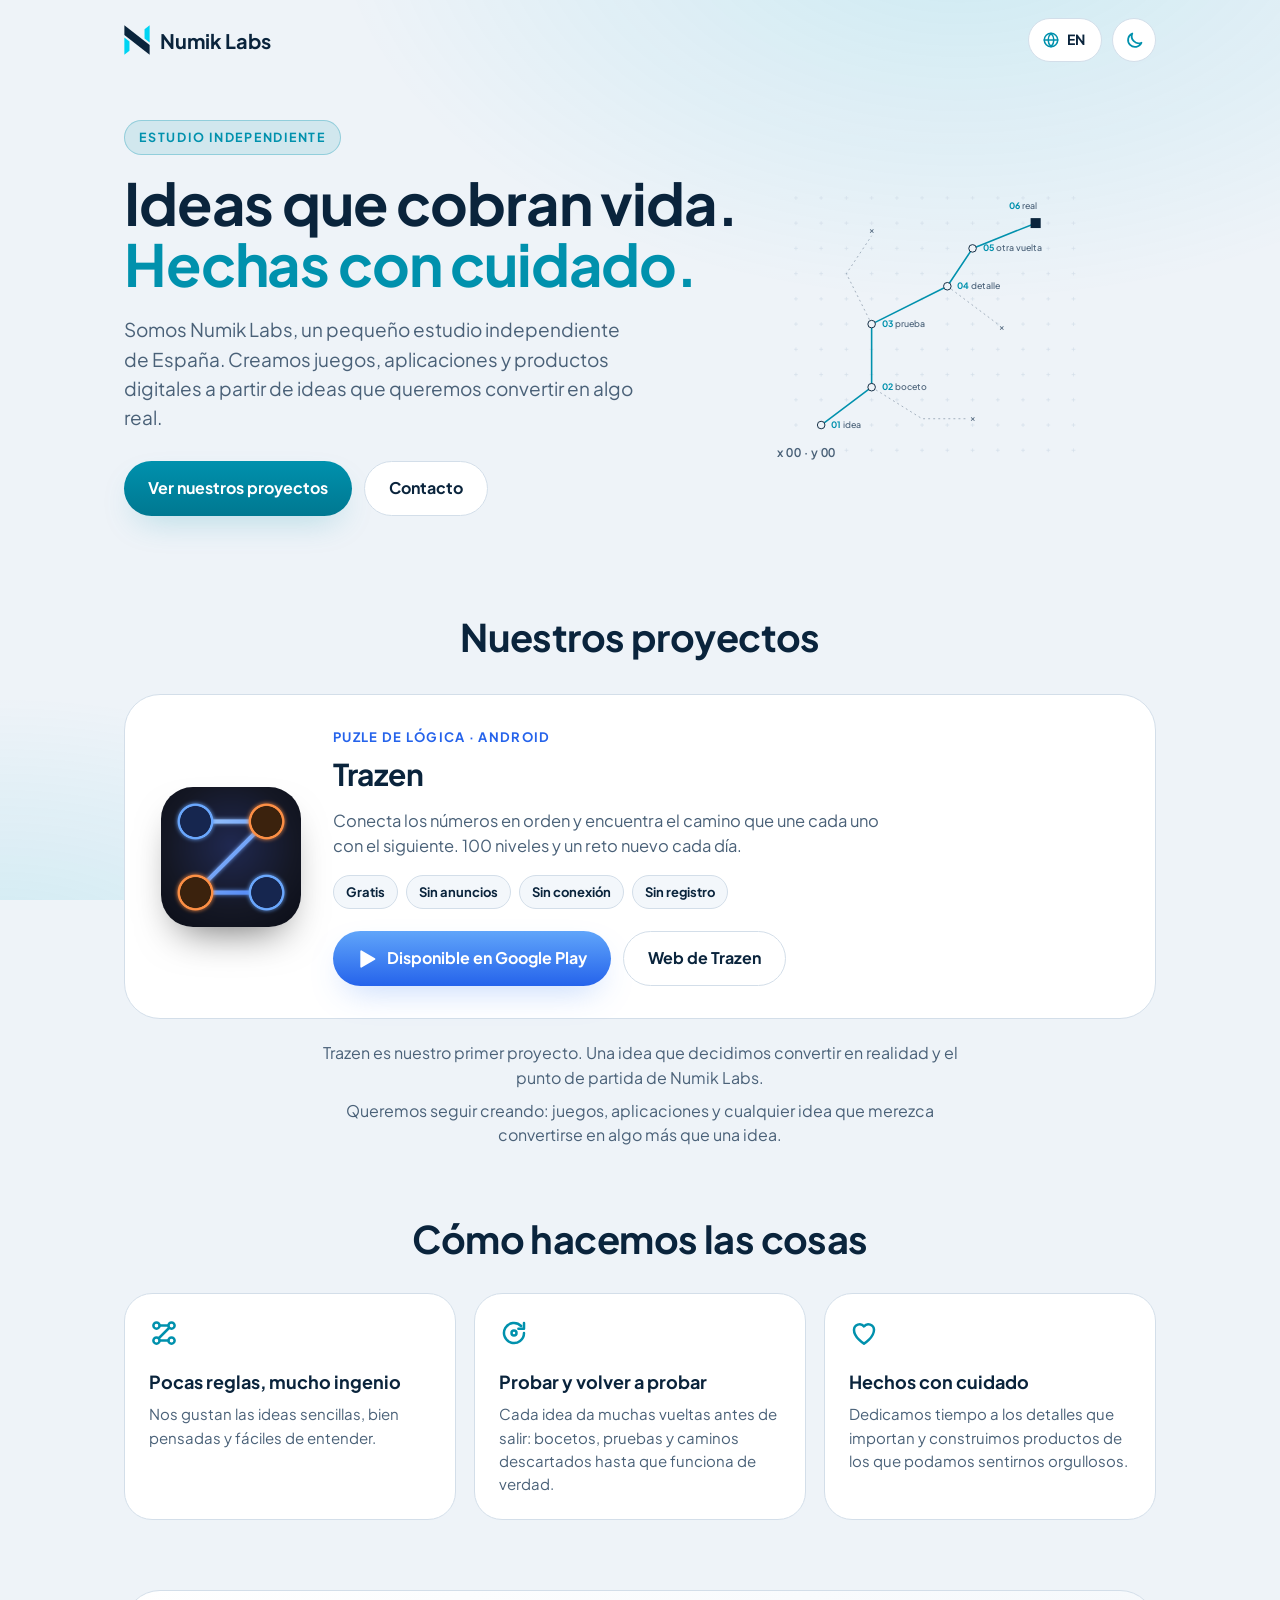
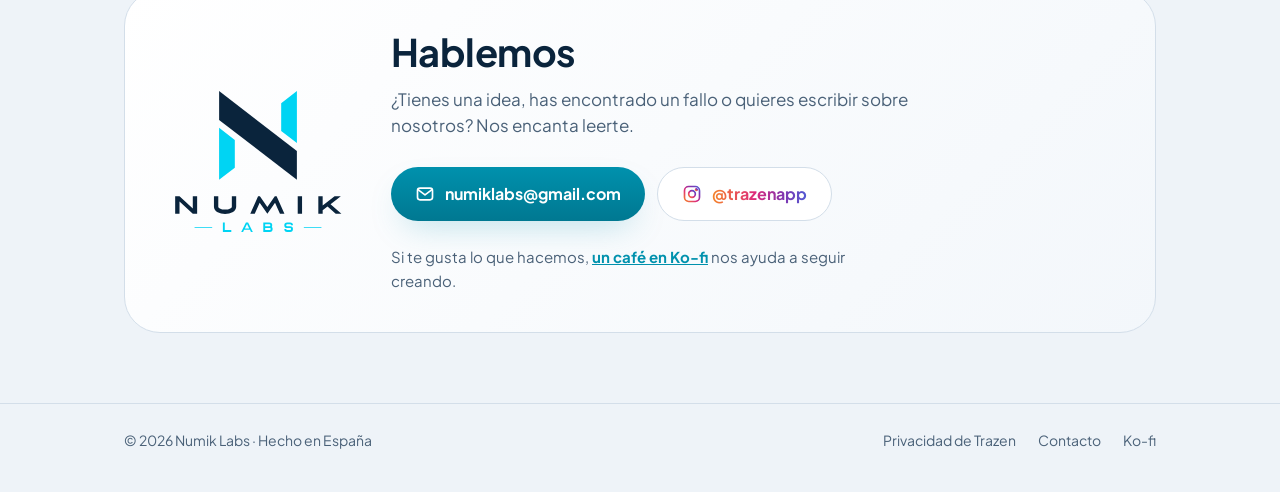
==== index.html @ e6881551 "Retoques: cabecera con la N y «Numik Labs», logo en Hablemos, Instagram con sus colores, titular sin" ====
<!doctype html>
<html lang="es">
<head>
<meta charset="utf-8">
<meta name="viewport" content="width=device-width, initial-scale=1">
<title>Numik Labs — ideas que cobran vida</title>
<meta name="description" content="Numik Labs es un pequeño estudio independiente de España. Creamos juegos, aplicaciones y productos digitales, como Trazen.">
<meta name="theme-color" content="#071a2b">
<script>
  // Tema: el del sistema; si alguien lo cambia con el botón, su elección se guarda y manda. Va antes del CSS.
  (function () {
    var t = null;
    try { t = localStorage.getItem('numik-web-tema'); } catch (e) {}
    if (t !== 'light' && t !== 'dark') t = matchMedia('(prefers-color-scheme: light)').matches ? 'light' : 'dark';
    document.documentElement.setAttribute('data-theme', t);
    document.querySelector('meta[name="theme-color"]').setAttribute('content', t === 'light' ? '#eef3f8' : '#071a2b');
  })();
</script>
<link rel="canonical" href="https://numiklabs.github.io/">
<meta property="og:type" content="website">
<meta property="og:title" content="Numik Labs — ideas que cobran vida">
<meta property="og:description" content="Un pequeño estudio independiente de España. Juegos, aplicaciones y productos digitales hechos con cuidado.">
<meta property="og:image" content="https://numiklabs.github.io/img/og-numik-labs.jpg">
<meta property="og:image:width" content="1200">
<meta property="og:image:height" content="630">
<meta property="og:image:alt" content="Logo de Numik Labs">
<meta name="twitter:card" content="summary_large_image">
<link rel="alternate" hreflang="es" href="https://numiklabs.github.io/">
<link rel="alternate" hreflang="en" href="https://numiklabs.github.io/en/">
<link rel="alternate" hreflang="x-default" href="https://numiklabs.github.io/">
<link rel="icon" href="img/favicon.svg" type="image/svg+xml">
<link rel="icon" href="img/favicon-32.png" sizes="32x32" type="image/png">
<link rel="apple-touch-icon" href="img/apple-touch-icon.png">
<link rel="stylesheet" href="estilo.css">
</head>
<body>
<div class="wrap">
  <header class="top">
    <a class="marca" href="./" aria-label="Numik Labs, inicio">
      <img class="tema-oscuro" src="img/numik-labs-mark-dark.svg" alt="" width="295" height="334">
      <img class="tema-claro" src="img/numik-labs-mark-light.svg" alt="" width="295" height="334">
      <span>Numik Labs</span>
    </a>
    <div class="acciones-top">
      <a class="btn-idioma" href="en/" hreflang="en" lang="en" aria-label="Read in English">
        <svg viewBox="0 0 24 24" aria-hidden="true"><use href="#i-globo"/></svg>EN
      </a>
      <button class="btn-tema" id="btnTema" type="button" aria-label="Cambiar a tema claro" data-claro="Cambiar a tema claro" data-oscuro="Cambiar a tema oscuro">
        <svg class="sol" viewBox="0 0 24 24" aria-hidden="true"><use href="#i-sol"/></svg>
        <svg class="luna" viewBox="0 0 24 24" aria-hidden="true"><use href="#i-luna"/></svg>
      </button>
    </div>
  </header>

  <main>
    <div class="hero">
      <div>
        <span class="etiqueta">Estudio independiente</span>
        <h1><span class="linea">Ideas que cobran vida.</span> <em>Hechas con cuidado.</em></h1>
        <p class="sub">Somos Numik Labs, un pequeño estudio independiente de España. Creamos juegos, aplicaciones y productos digitales a partir de ideas que queremos convertir en algo real.</p>
        <div class="botones">
          <a class="btn btn-primario" href="#juegos">Ver nuestros proyectos</a>
          <a class="btn btn-secundario" href="#contacto">Contacto</a>
        </div>
      </div>
      <figure class="escena" aria-hidden="true">
        <svg class="trazado" id="trazado" viewBox="0 0 480 440">
          <g class="reticula" id="reticula"></g>
          <path class="descarte" d="M150 330 L230 380 L300 380"/>
          <path class="descarte" d="M150 230 L110 150 L150 90"/>
          <path class="descarte" d="M270 170 L350 230"/>
          <text class="eti" x="306" y="384">×</text><text class="eti" x="146" y="86">×</text><text class="eti" x="352" y="240">×</text>
          <path class="camino" id="camino" d="M70 390 L150 330 L150 230 L270 170 L310 110 L410 70"/>
          <g class="nodo" style="animation-delay:.3s"><circle cx="70" cy="390" r="6"/><text x="86" y="394"><tspan class="num">01</tspan> idea</text></g>
          <g class="nodo" style="animation-delay:.75s"><circle cx="150" cy="330" r="6"/><text x="166" y="334"><tspan class="num">02</tspan> boceto</text></g>
          <g class="nodo" style="animation-delay:1.1s"><circle cx="150" cy="230" r="6"/><text x="166" y="234"><tspan class="num">03</tspan> prueba</text></g>
          <g class="nodo" style="animation-delay:1.55s"><circle cx="270" cy="170" r="6"/><text x="286" y="174"><tspan class="num">04</tspan> detalle</text></g>
          <g class="nodo" style="animation-delay:1.85s"><circle cx="310" cy="110" r="6"/><text x="326" y="114"><tspan class="num">05</tspan> otra vuelta</text></g>
          <g class="nodo real" style="animation-delay:2.3s"><rect x="402" y="62" width="16" height="16"/><text x="368" y="48"><tspan class="num">06</tspan> real</text></g>
        </svg>
        <span class="lectura" id="lectura">x 00 · y 00</span>
      </figure>
    </div>

    <section id="juegos">
      <h2>Nuestros proyectos</h2>
      <article class="juego">
        <img class="juego-icono" src="img/trazen-icono.png" alt="Icono de Trazen" width="256" height="256">
        <div class="juego-txt">
          <p class="juego-tipo">Puzle de lógica · Android</p>
          <h3>Trazen</h3>
          <p>Conecta los números en orden y encuentra el camino que une cada uno con el siguiente. 100 niveles y un reto nuevo cada día.</p>
          <ul class="pildoras">
            <li>Gratis</li><li>Sin anuncios</li><li>Sin conexión</li><li>Sin registro</li>
          </ul>
          <div class="botones">
            <a class="btn btn-trazen" href="https://play.google.com/store/apps/details?id=com.trazen.app&amp;referrer=utm_source%3Dnumiklabs%26utm_campaign%3Dweb_estudio" target="_blank" rel="noopener">
              <svg viewBox="0 0 24 24" aria-hidden="true"><use href="#i-play"/></svg>Disponible en Google Play
            </a>
            <a class="btn btn-secundario" href="https://fernandomguez.github.io/Trazen-juego/" target="_blank" rel="noopener">Web de Trazen</a>
          </div>
        </div>
      </article>
      <p class="siguiente">Trazen es nuestro primer proyecto. Una idea que decidimos convertir en realidad y el punto de partida de Numik Labs.</p>
      <p class="siguiente">Queremos seguir creando: juegos, aplicaciones y cualquier idea que merezca convertirse en algo más que una idea.</p>
    </section>

    <section id="estudio">
      <h2>Cómo hacemos las cosas</h2>
      <div class="rejilla">
        <div class="valor"><svg aria-hidden="true"><use href="#i-pieza"/></svg><h3>Pocas reglas, mucho ingenio</h3><p>Nos gustan las ideas sencillas, bien pensadas y fáciles de entender.</p></div>
        <div class="valor"><svg aria-hidden="true"><use href="#i-vuelta"/></svg><h3>Probar y volver a probar</h3><p>Cada idea da muchas vueltas antes de salir: bocetos, pruebas y caminos descartados hasta que funciona de verdad.</p></div>
        <div class="valor"><svg aria-hidden="true"><use href="#i-mano"/></svg><h3>Hechos con cuidado</h3><p>Dedicamos tiempo a los detalles que importan y construimos productos de los que podamos sentirnos orgullosos.</p></div>
      </div>
    </section>

    <section id="contacto">
      <div class="contacto">
        <div class="contacto-logo" aria-hidden="true">
          <img class="tema-oscuro" src="img/numik-labs-logo-dark.svg" alt="" width="627" height="526">
          <img class="tema-claro" src="img/numik-labs-logo-light.svg" alt="" width="627" height="526">
        </div>
        <div class="contacto-cuerpo">
        <h2>Hablemos</h2>
        <p>¿Tienes una idea, has encontrado un fallo o quieres escribir sobre nosotros? Nos encanta leerte.</p>
        <div class="botones">
          <a class="btn btn-primario" href="mailto:numiklabs@gmail.com"><svg viewBox="0 0 24 24" aria-hidden="true"><use href="#i-correo"/></svg>numiklabs@gmail.com</a>
          <a class="btn btn-secundario btn-insta" href="https://www.instagram.com/trazenapp/" target="_blank" rel="noopener"><svg viewBox="0 0 24 24" aria-hidden="true"><use href="#i-insta"/></svg><span>@trazenapp</span></a>
        </div>
        <p class="apoyo">Si te gusta lo que hacemos, <a href="https://ko-fi.com/numiklabs/" target="_blank" rel="noopener">un café en Ko-fi</a> nos ayuda a seguir creando.</p>
        </div>
      </div>
    </section>
  </main>
</div>

<footer>
  <div class="wrap">
    <span>© 2026 Numik Labs · Hecho en España</span>
    <nav>
      <a href="https://fernandomguez.github.io/Trazen-juego/privacidad.html">Privacidad de Trazen</a>
      <a href="mailto:numiklabs@gmail.com">Contacto</a>
      <a href="https://ko-fi.com/numiklabs/" target="_blank" rel="noopener">Ko-fi</a>
    </nav>
  </div>
</footer>

<svg width="0" height="0" style="position:absolute" aria-hidden="true">
  <symbol id="i-globo" viewBox="0 0 24 24"><circle cx="12" cy="12" r="9"/><path d="M3 12h18M12 3c2.5 2.6 3.8 5.6 3.8 9s-1.3 6.4-3.8 9c-2.5-2.6-3.8-5.6-3.8-9S9.5 5.6 12 3z"/></symbol>
  <symbol id="i-sol" viewBox="0 0 24 24"><circle cx="12" cy="12" r="4"/><path d="M12 2v3M12 19v3M2 12h3M19 12h3M4.9 4.9l2.1 2.1M17 17l2.1 2.1M4.9 19.1 7 17M17 7l2.1-2.1"/></symbol>
  <symbol id="i-luna" viewBox="0 0 24 24"><path d="M20 14.5A8 8 0 0 1 9.5 4a8 8 0 1 0 10.5 10.5z"/></symbol>
  <symbol id="i-play" viewBox="0 0 24 24"><path fill="currentColor" stroke="none" d="M4 2.6v18.8a1 1 0 0 0 1.5.87l16-9.4a1 1 0 0 0 0-1.74l-16-9.4A1 1 0 0 0 4 2.6z"/></symbol>
  <symbol id="i-correo" viewBox="0 0 24 24"><rect x="3" y="5" width="18" height="14" rx="3"/><path d="m4 7 8 6 8-6"/></symbol>
  <linearGradient id="igGrad" x1="0" y1="1" x2="1" y2="0"><stop offset="0" stop-color="#f58529"/><stop offset=".4" stop-color="#dd2a7b"/><stop offset=".72" stop-color="#8134af"/><stop offset="1" stop-color="#515bd4"/></linearGradient>
  <symbol id="i-insta" viewBox="0 0 24 24"><rect x="3" y="3" width="18" height="18" rx="5"/><circle cx="12" cy="12" r="4"/><circle cx="17.3" cy="6.7" r="1" fill="currentColor"/></symbol>
  <symbol id="i-pieza" viewBox="0 0 24 24"><circle cx="6" cy="6" r="2.5"/><circle cx="18" cy="6" r="2.5"/><circle cx="6" cy="18" r="2.5"/><circle cx="18" cy="18" r="2.5"/><path d="M8.5 6h7M16.2 7.8 7.8 16.2M8.5 18h7"/></symbol>
  <symbol id="i-vuelta" viewBox="0 0 24 24"><path d="M20 12a8 8 0 1 1-2.3-5.6"/><path d="M20 4v4.5h-4.5"/><circle cx="12" cy="12" r="2"/></symbol>
  <symbol id="i-mano" viewBox="0 0 24 24"><path d="M12 20.5s-8-4.9-8-11a4.5 4.5 0 0 1 8-2.8 4.5 4.5 0 0 1 8 2.8c0 6.1-8 11-8 11z"/></symbol>
</svg>
<script src="tema.js"></script>
<script src="trazado.js"></script>
</body>
</html>
---- estilo.css ----
/* Numik Labs — estilo común de la web (español e inglés). Sin dependencias: fuente auto-hospedada. */
@font-face{font-family:'Plus Jakarta Sans';font-style:normal;font-weight:300 800;font-display:swap;src:url('fonts/plus-jakarta-sans.woff2') format('woff2');}

/* Colores de la marca: marino #0a243c y cian #00d4f3 */
:root{
  color-scheme:dark;
  --bg:#071a2b; --panel:#0d2740; --panel-alt:#0a2136; --line:#1c3b58;
  --ink:#eef4fb; --ink-dim:#93a9bf;
  --cian:#00d4f3; --cian-2:#0aa8c9; --cian-ink:#04202f; --glow:rgba(0,212,243,.32);
  --halo:rgba(0,212,243,.16); --foco:#5fe6fa;
  --trazen-a:#60a5fa; --trazen-b:#2563eb; --trazen-glow:rgba(59,130,246,.45);
  --radius:28px;
}
:root[data-theme="light"]{
  color-scheme:light;
  --bg:#eef3f8; --panel:#ffffff; --panel-alt:#f3f7fb; --line:#d3dee9;
  --ink:#0a243c; --ink-dim:#4a6178;
  --cian:#0091ad; --cian-2:#007891; --cian-ink:#ffffff; --glow:rgba(0,145,173,.28);
  --halo:rgba(0,180,214,.14); --foco:#0091ad;
  --trazen-glow:rgba(59,130,246,.35);
}
*{ box-sizing:border-box; }
html{ scroll-behavior:smooth; }
body{
  margin:0; background:var(--bg); color:var(--ink);
  font-family:'Plus Jakarta Sans',system-ui,-apple-system,'Segoe UI',Roboto,sans-serif;
  line-height:1.55; -webkit-font-smoothing:antialiased; overflow-x:hidden;
}
body::before{
  content:""; position:fixed; inset:0; z-index:-1; pointer-events:none;
  background:radial-gradient(900px 560px at 75% -10%, var(--halo), transparent 70%),
             radial-gradient(700px 420px at 0% 110%, var(--halo), transparent 70%);
}
a{ color:inherit; }
img{ max-width:100%; display:block; }
.wrap{ width:100%; max-width:1080px; margin:0 auto; padding:0 16px; }
@media (min-width:600px){ .wrap{ padding:0 24px; } }

/* Logo según el tema */
.tema-claro, [data-theme="light"] .tema-oscuro{ display:none; }
[data-theme="light"] .tema-claro{ display:block; }

/* Cabecera */
header.top{ display:flex; align-items:center; justify-content:space-between; gap:12px; padding:18px 0; }
.marca{ display:flex; align-items:center; gap:10px; text-decoration:none; font-weight:700; font-size:20px; letter-spacing:-.01em; }
.marca img{ height:30px; width:auto; }
.acciones-top{ display:flex; align-items:center; gap:10px; }
.btn-tema, .btn-idioma{ background:var(--panel); border:1px solid var(--line); transition:border-color .2s, transform .2s; }
.btn-tema{ width:44px; height:44px; border-radius:50%; display:grid; place-items:center; padding:0; cursor:pointer; color:var(--cian); }
.btn-tema .luna, [data-theme="light"] .btn-tema .sol{ display:none; }
[data-theme="light"] .btn-tema .luna{ display:block; }
.btn-idioma{
  height:44px; padding:0 15px 0 13px; border-radius:999px; display:inline-flex; align-items:center; gap:7px;
  color:var(--ink); font-weight:700; font-size:14px; letter-spacing:.04em; text-decoration:none;
}
.btn-tema:hover, .btn-idioma:hover{ border-color:var(--cian); transform:translateY(-1px); }
.btn-tema svg, .btn-idioma svg, .btn svg, .valor svg{ fill:none; stroke:currentColor; stroke-width:2; stroke-linecap:round; stroke-linejoin:round; }
.btn-tema svg{ width:21px; height:21px; }
.btn-idioma svg{ width:18px; height:18px; color:var(--cian); }

/* Botones */
.botones{ display:flex; flex-wrap:wrap; gap:12px; margin-top:28px; }
.btn{
  display:inline-flex; align-items:center; justify-content:center; gap:10px; text-decoration:none; font-weight:700; font-size:16px;
  padding:14px 24px; border-radius:999px; transition:transform .2s, box-shadow .2s, border-color .2s;
}
.btn svg{ width:20px; height:20px; flex:none; }
.btn:hover{ transform:translateY(-2px); }
.btn:focus-visible, .btn-tema:focus-visible, .btn-idioma:focus-visible, .marca:focus-visible, footer a:focus-visible, .apoyo a:focus-visible{
  outline:3px solid var(--foco); outline-offset:3px;
}
.btn-primario{ background:linear-gradient(180deg,var(--cian),var(--cian-2)); color:var(--cian-ink); box-shadow:0 14px 34px -12px var(--glow); }
.btn-secundario{ background:var(--panel); color:var(--ink); border:1px solid var(--line); }
.btn-secundario:hover{ border-color:var(--cian); }
.btn-trazen{ background:linear-gradient(180deg,var(--trazen-a),var(--trazen-b)); color:#fff; box-shadow:0 14px 34px -12px var(--trazen-glow); }

/* Hero */
.hero{ display:grid; grid-template-columns:1.2fr .8fr; gap:40px; align-items:center; padding:40px 0 30px; }
.etiqueta{
  display:inline-block; font-size:12.5px; font-weight:700; letter-spacing:.14em; text-transform:uppercase; color:var(--cian);
  background:color-mix(in srgb, var(--cian) 12%, transparent); border:1px solid color-mix(in srgb, var(--cian) 30%, transparent);
  padding:7px 14px; border-radius:999px;
}
h1{ font-size:clamp(34px,5.2vw,58px); text-wrap:balance; line-height:1.05; letter-spacing:-.02em; margin:18px 0 0; font-weight:700; }
h1 em{ display:block; font-style:normal; color:var(--cian); }
@media (min-width:600px){ h1 .linea{ white-space:nowrap; } }
.sub{ font-size:clamp(17px,2.2vw,19px); color:var(--ink-dim); max-width:520px; margin:20px 0 0; }
/* El trazado de Numik: retícula, caminos descartados y una línea que va de la idea a lo real */
.escena{ position:relative; margin:0; }
.trazado{ width:100%; height:auto; display:block; overflow:visible; }
.reticula line{ stroke:var(--line); stroke-width:1; }
.descarte{ fill:none; stroke:var(--ink-dim); stroke-width:1.2; stroke-dasharray:3 5; opacity:.6; }
.camino{ fill:none; stroke:var(--cian); stroke-width:2.5; stroke-linejoin:round; stroke-linecap:round; }
.nodo circle{ fill:var(--bg); stroke:var(--ink); stroke-width:1.5; }
.nodo.real rect{ fill:var(--ink); }
.nodo text, .eti{ font:500 14px 'Plus Jakarta Sans',system-ui,sans-serif; fill:var(--ink-dim); }
.nodo .num{ fill:var(--cian); font-weight:700; }
.nodo{ transition:transform .5s cubic-bezier(.2,.7,.2,1); }
.js .camino{ stroke-dasharray:var(--largo); stroke-dashoffset:var(--largo); animation:traza 2.2s .3s cubic-bezier(.6,0,.2,1) forwards; }
.js .nodo{ opacity:0; animation:aparece .4s forwards; }
@keyframes traza{ to{ stroke-dashoffset:0; } }
@keyframes aparece{ to{ opacity:1; } }
.lectura{ position:absolute; left:0; bottom:-6px; font-size:12px; font-weight:600; letter-spacing:.04em; color:var(--ink-dim); font-variant-numeric:tabular-nums; }

/* Secciones */
section{ padding:70px 0 0; }
h2{ font-size:clamp(26px,4vw,38px); line-height:1.12; letter-spacing:-.015em; margin:0; font-weight:700; text-align:center; }
h3{ margin:0; }

/* Juego */
.juego{
  margin-top:36px; display:grid; grid-template-columns:auto 1fr; gap:32px; align-items:center;
  background:var(--panel); border:1px solid var(--line); border-radius:36px; padding:32px 36px;
}
.juego-icono{ width:140px; height:140px; border-radius:32px; box-shadow:0 20px 40px -18px rgba(0,0,0,.6); }
.juego-tipo{ margin:0; font-size:13px; font-weight:700; letter-spacing:.1em; text-transform:uppercase; color:var(--trazen-a); }
[data-theme="light"] .juego-tipo{ color:var(--trazen-b); }
.juego h3{ font-size:30px; letter-spacing:-.01em; margin-top:4px; }
.juego-txt > p:not(.juego-tipo){ margin:10px 0 0; color:var(--ink-dim); font-size:16.5px; max-width:560px; }
.juego .botones{ margin-top:22px; }
.pildoras{ list-style:none; padding:0; margin:16px 0 0; display:flex; flex-wrap:wrap; gap:8px; }
.pildoras li{ font-size:13px; font-weight:700; padding:6px 12px; border-radius:999px; background:var(--panel-alt); border:1px solid var(--line); }
.siguiente{ text-align:center; color:var(--ink-dim); margin:22px auto 0; max-width:640px; }
.siguiente + .siguiente{ margin-top:8px; }

/* Valores */
.rejilla{ display:grid; grid-template-columns:repeat(3,1fr); gap:18px; margin-top:32px; }
.valor{ background:var(--panel); border:1px solid var(--line); border-radius:var(--radius); padding:24px; }
.valor svg{ width:30px; height:30px; color:var(--cian); }
.valor h3{ font-size:18px; margin-top:14px; }
.valor p{ margin:6px 0 0; color:var(--ink-dim); font-size:15px; }

/* Contacto */
.contacto{
  text-align:center; background:linear-gradient(135deg,var(--panel),var(--panel-alt)); border:1px solid var(--line);
  border-radius:36px; padding:40px 24px;
}
.contacto{ display:grid; grid-template-columns:auto 1fr; gap:24px 48px; align-items:center; text-align:left; padding:40px 48px; }
.contacto-logo img{ width:170px; height:auto; }
.contacto h2{ text-align:left; }
.contacto-cuerpo > p{ color:var(--ink-dim); max-width:520px; margin:12px 0 0; font-size:17px; }
.contacto .botones{ justify-content:flex-start; }
.btn-insta svg{ stroke:url(#igGrad); }
.btn-insta span{ background:linear-gradient(90deg,#f58529,#dd2a7b 45%,#8134af 75%,#515bd4); -webkit-background-clip:text; background-clip:text; color:transparent; }
.contacto .apoyo{ margin-top:24px; font-size:15px; }
.apoyo a{ color:var(--cian); font-weight:700; }

footer{ margin-top:70px; border-top:1px solid var(--line); padding:26px 0 40px; color:var(--ink-dim); font-size:14px; }
footer .wrap{ display:flex; flex-wrap:wrap; justify-content:space-between; gap:12px 24px; }
footer nav{ display:flex; gap:22px; flex-wrap:wrap; }
footer a{ text-decoration:none; }
footer a:hover{ color:var(--ink); text-decoration:underline; }

@media (max-width:820px){
  .hero{ grid-template-columns:1fr; text-align:center; padding-top:16px; }
  .hero .sub{ margin-left:auto; margin-right:auto; }
  .hero .botones{ justify-content:center; }
  .escena{ order:-1; max-width:420px; margin:0 auto 8px; width:100%; }
  .juego{ grid-template-columns:1fr; justify-items:center; text-align:center; padding:28px 20px; }
  .juego .botones, .pildoras{ justify-content:center; }
  .rejilla{ grid-template-columns:1fr; }
  .contacto{ grid-template-columns:1fr; justify-items:center; text-align:center; padding:36px 22px; }
  .contacto h2{ text-align:center; } .contacto-cuerpo > p{ margin-left:auto; margin-right:auto; } .contacto .botones{ justify-content:center; }
  .contacto-logo img{ width:130px; }
}
@media (max-width:480px){
  .marca img{ height:24px; }
  .btn{ width:100%; }
}
@media (prefers-reduced-motion:reduce){
  html{ scroll-behavior:auto; }
  .js .camino{ animation:none; stroke-dashoffset:0; }
  .js .nodo{ animation:none; opacity:1; }
  .nodo{ transition:none; }
}
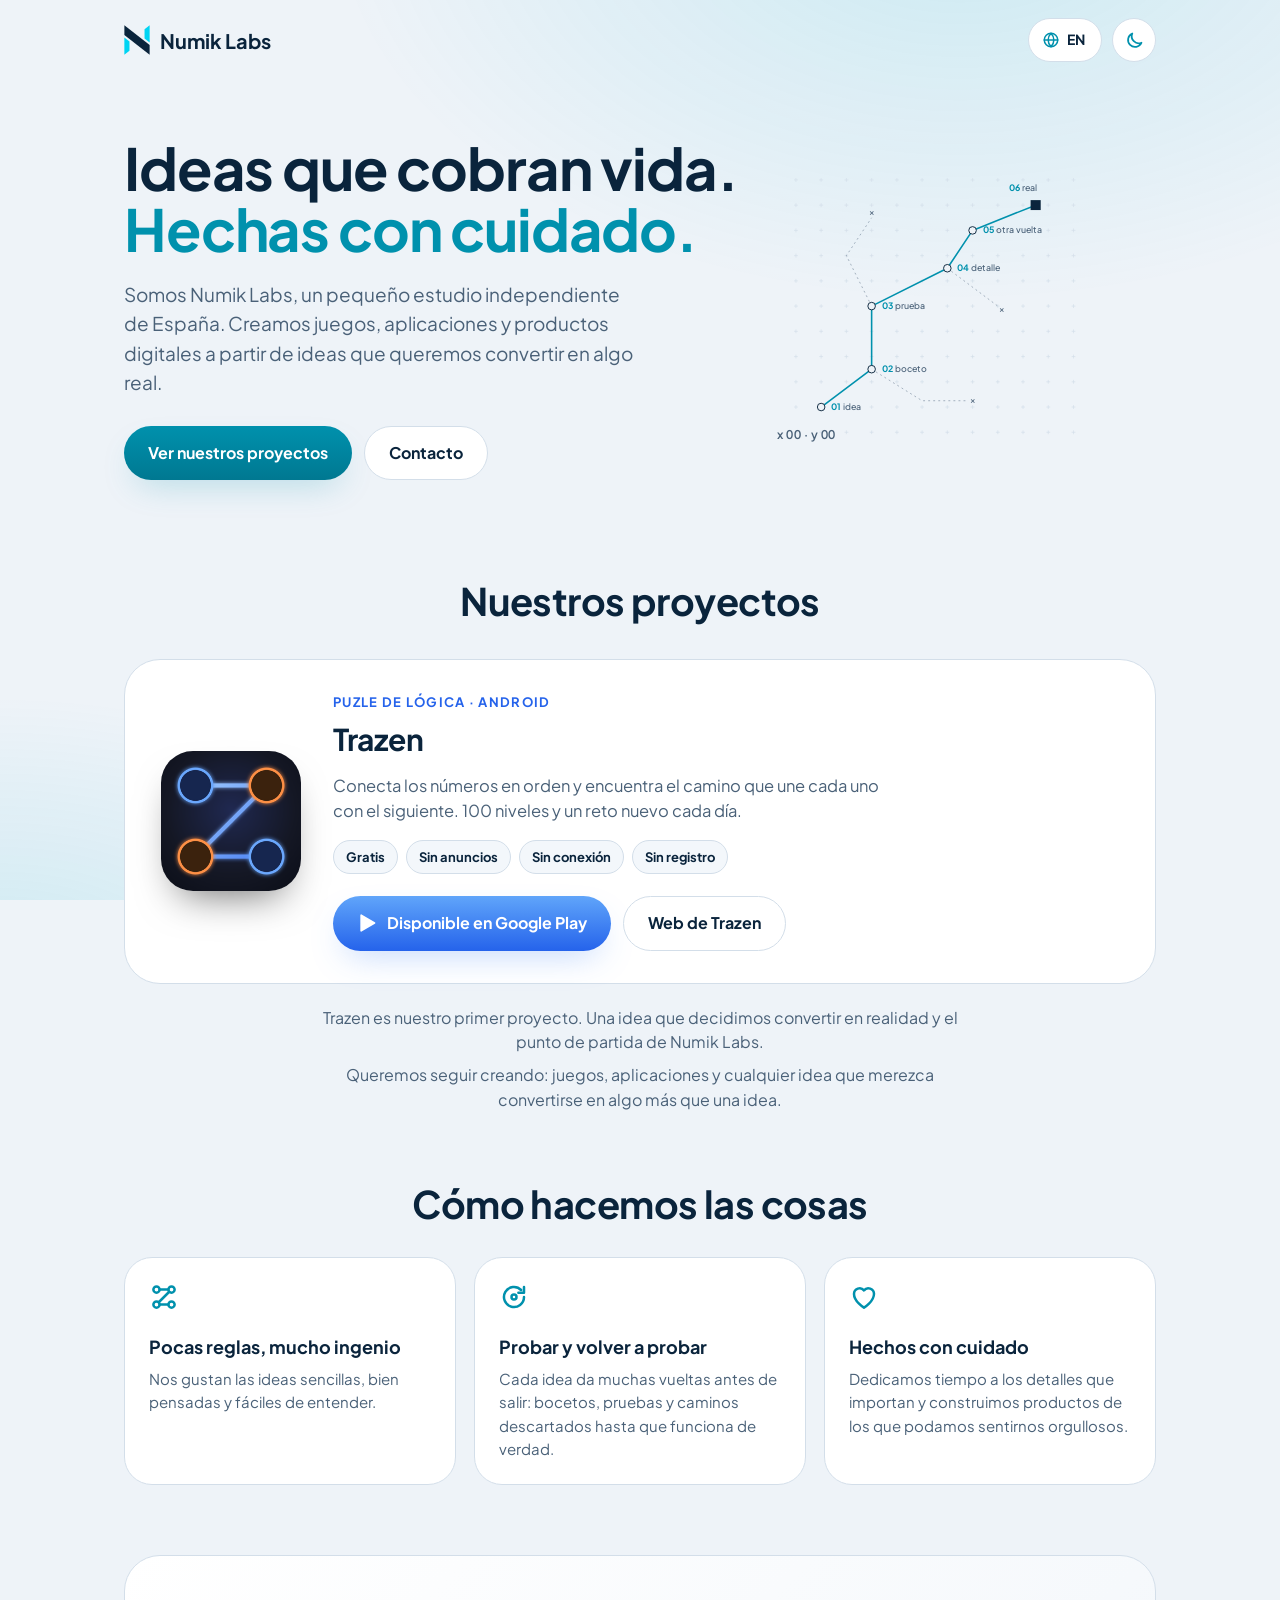
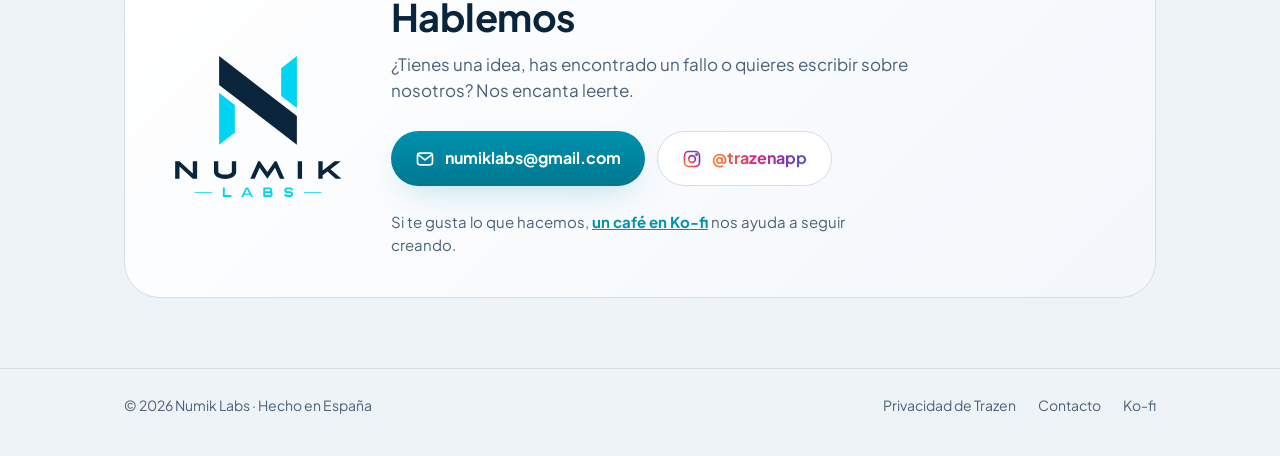
==== commit e6b14fd5: "Portada: sin píldora; en móvil, título, gráfico y texto" ====
--- a/index.html
+++ b/index.html
@@ -55,7 +55,6 @@
   <main>
     <div class="hero">
       <div>
-        <span class="etiqueta">Estudio independiente</span>
         <h1><span class="linea">Ideas que cobran vida.</span> <em>Hechas con cuidado.</em></h1>
         <p class="sub">Somos Numik Labs, un pequeño estudio independiente de España. Creamos juegos, aplicaciones y productos digitales a partir de ideas que queremos convertir en algo real.</p>
         <div class="botones">
@@ -97,7 +96,7 @@
             <a class="btn btn-trazen" href="https://play.google.com/store/apps/details?id=com.trazen.app&amp;referrer=utm_source%3Dnumiklabs%26utm_campaign%3Dweb_estudio" target="_blank" rel="noopener">
               <svg viewBox="0 0 24 24" aria-hidden="true"><use href="#i-play"/></svg>Disponible en Google Play
             </a>
-            <a class="btn btn-secundario" href="https://fernandomguez.github.io/Trazen-juego/" target="_blank" rel="noopener">Web de Trazen</a>
+            <a class="btn btn-secundario" href="trazen/">Web de Trazen</a>
           </div>
         </div>
       </article>
@@ -138,7 +137,7 @@
   <div class="wrap">
     <span>© 2026 Numik Labs · Hecho en España</span>
     <nav>
-      <a href="https://fernandomguez.github.io/Trazen-juego/privacidad.html">Privacidad de Trazen</a>
+      <a href="trazen/privacidad.html">Privacidad de Trazen</a>
       <a href="mailto:numiklabs@gmail.com">Contacto</a>
       <a href="https://ko-fi.com/numiklabs/" target="_blank" rel="noopener">Ko-fi</a>
     </nav>
--- a/estilo.css
+++ b/estilo.css
@@ -155,7 +155,13 @@
   .hero{ grid-template-columns:1fr; text-align:center; padding-top:16px; }
   .hero .sub{ margin-left:auto; margin-right:auto; }
   .hero .botones{ justify-content:center; }
-  .escena{ order:-1; max-width:420px; margin:0 auto 8px; width:100%; }
+  /* En móvil: título, gráfico y texto (el bloque de texto se deshace para intercalar el gráfico) */
+  .hero{ row-gap:22px; }
+  .hero > div:first-child{ display:contents; }
+  .hero h1{ order:1; }
+  .escena{ order:2; max-width:420px; margin:0 auto; width:100%; }
+  .hero .sub{ order:3; margin-top:0; }
+  .hero .botones{ order:4; margin-top:0; }
   .juego{ grid-template-columns:1fr; justify-items:center; text-align:center; padding:28px 20px; }
   .juego .botones, .pildoras{ justify-content:center; }
   .rejilla{ grid-template-columns:1fr; }
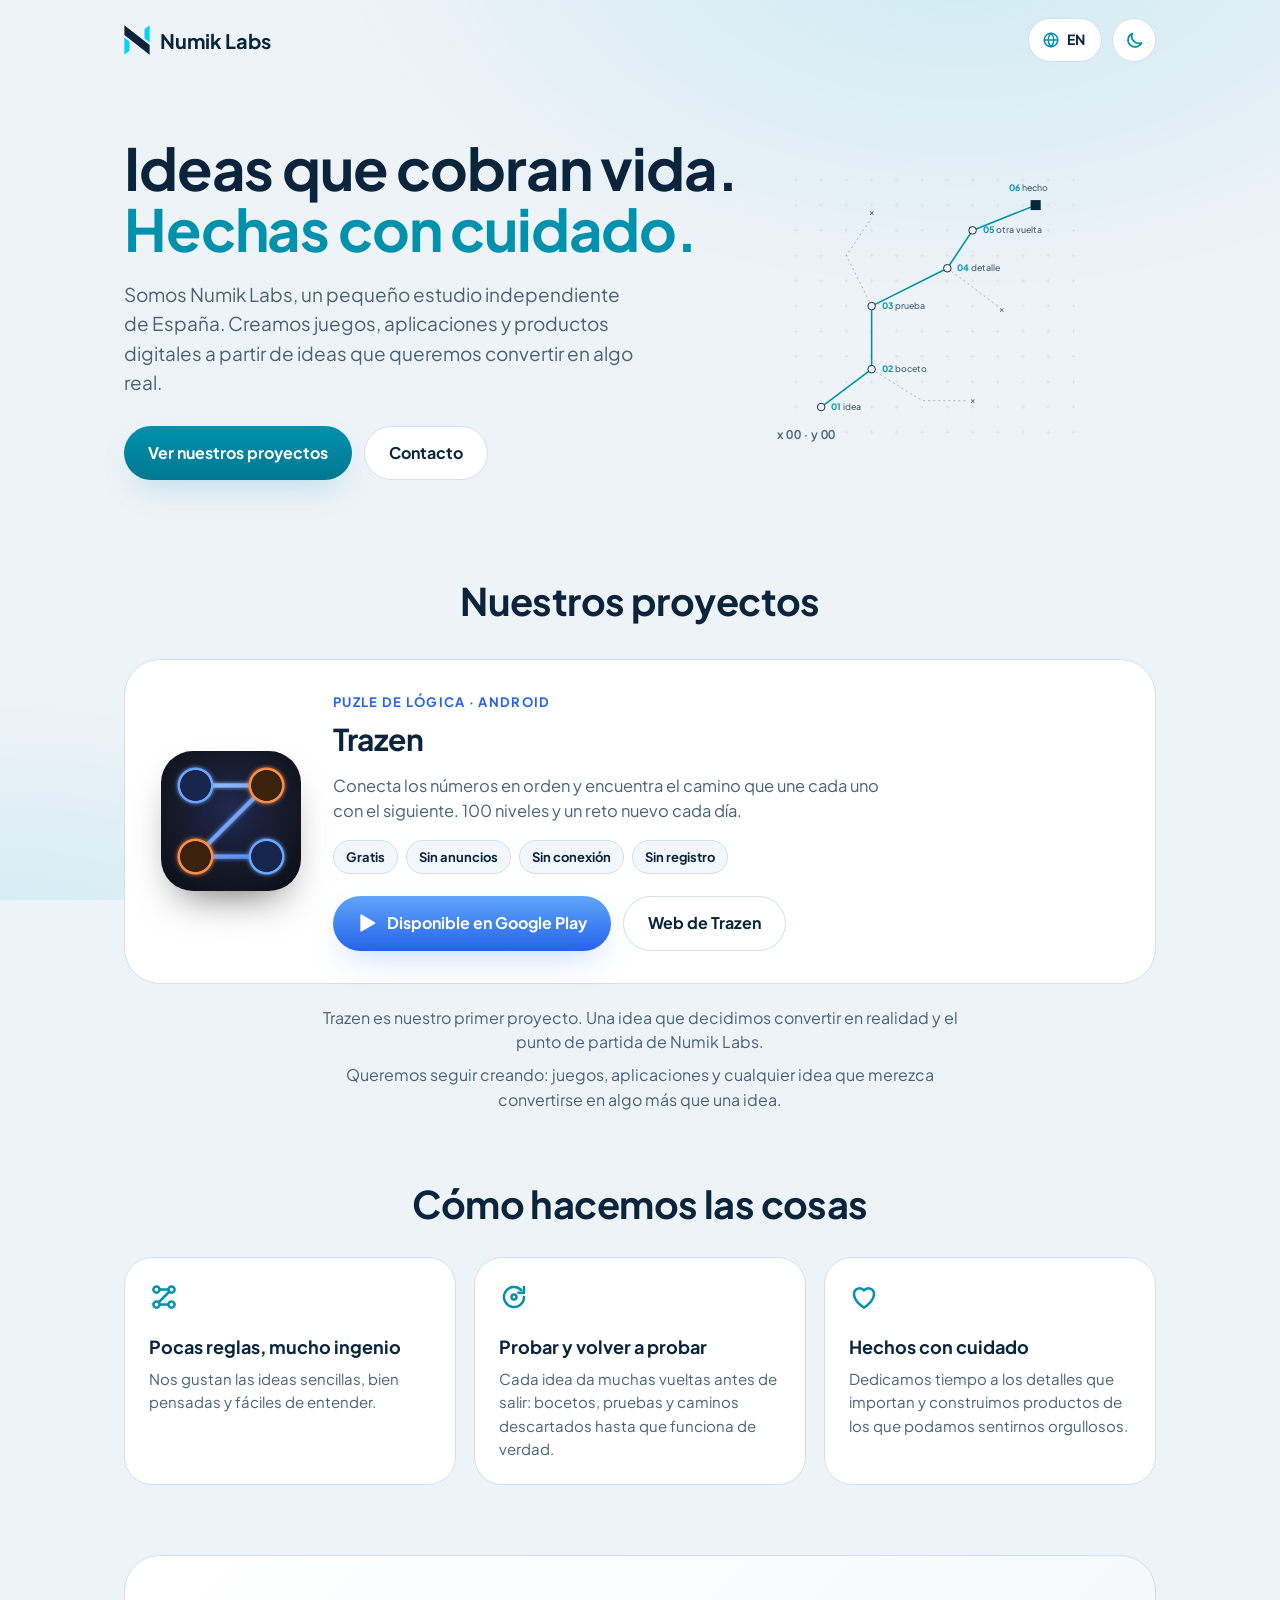
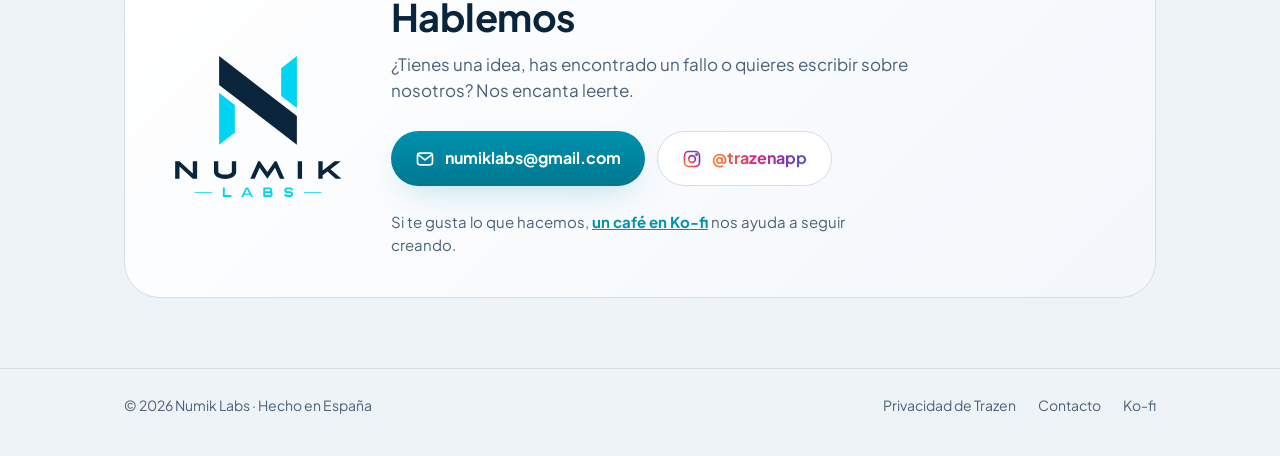
==== commit b2d2de79: "Trazado: «06 real» pasa a «06 hecho» (en inglés, «06 done») Co-Authored-By: Claude Opus 5.5 <noreply" ====
--- a/index.html
+++ b/index.html
@@ -75,7 +75,7 @@
           <g class="nodo" style="animation-delay:1.1s"><circle cx="150" cy="230" r="6"/><text x="166" y="234"><tspan class="num">03</tspan> prueba</text></g>
           <g class="nodo" style="animation-delay:1.55s"><circle cx="270" cy="170" r="6"/><text x="286" y="174"><tspan class="num">04</tspan> detalle</text></g>
           <g class="nodo" style="animation-delay:1.85s"><circle cx="310" cy="110" r="6"/><text x="326" y="114"><tspan class="num">05</tspan> otra vuelta</text></g>
-          <g class="nodo real" style="animation-delay:2.3s"><rect x="402" y="62" width="16" height="16"/><text x="368" y="48"><tspan class="num">06</tspan> real</text></g>
+          <g class="nodo real" style="animation-delay:2.3s"><rect x="402" y="62" width="16" height="16"/><text x="368" y="48"><tspan class="num">06</tspan> hecho</text></g>
         </svg>
         <span class="lectura" id="lectura">x 00 · y 00</span>
       </figure>
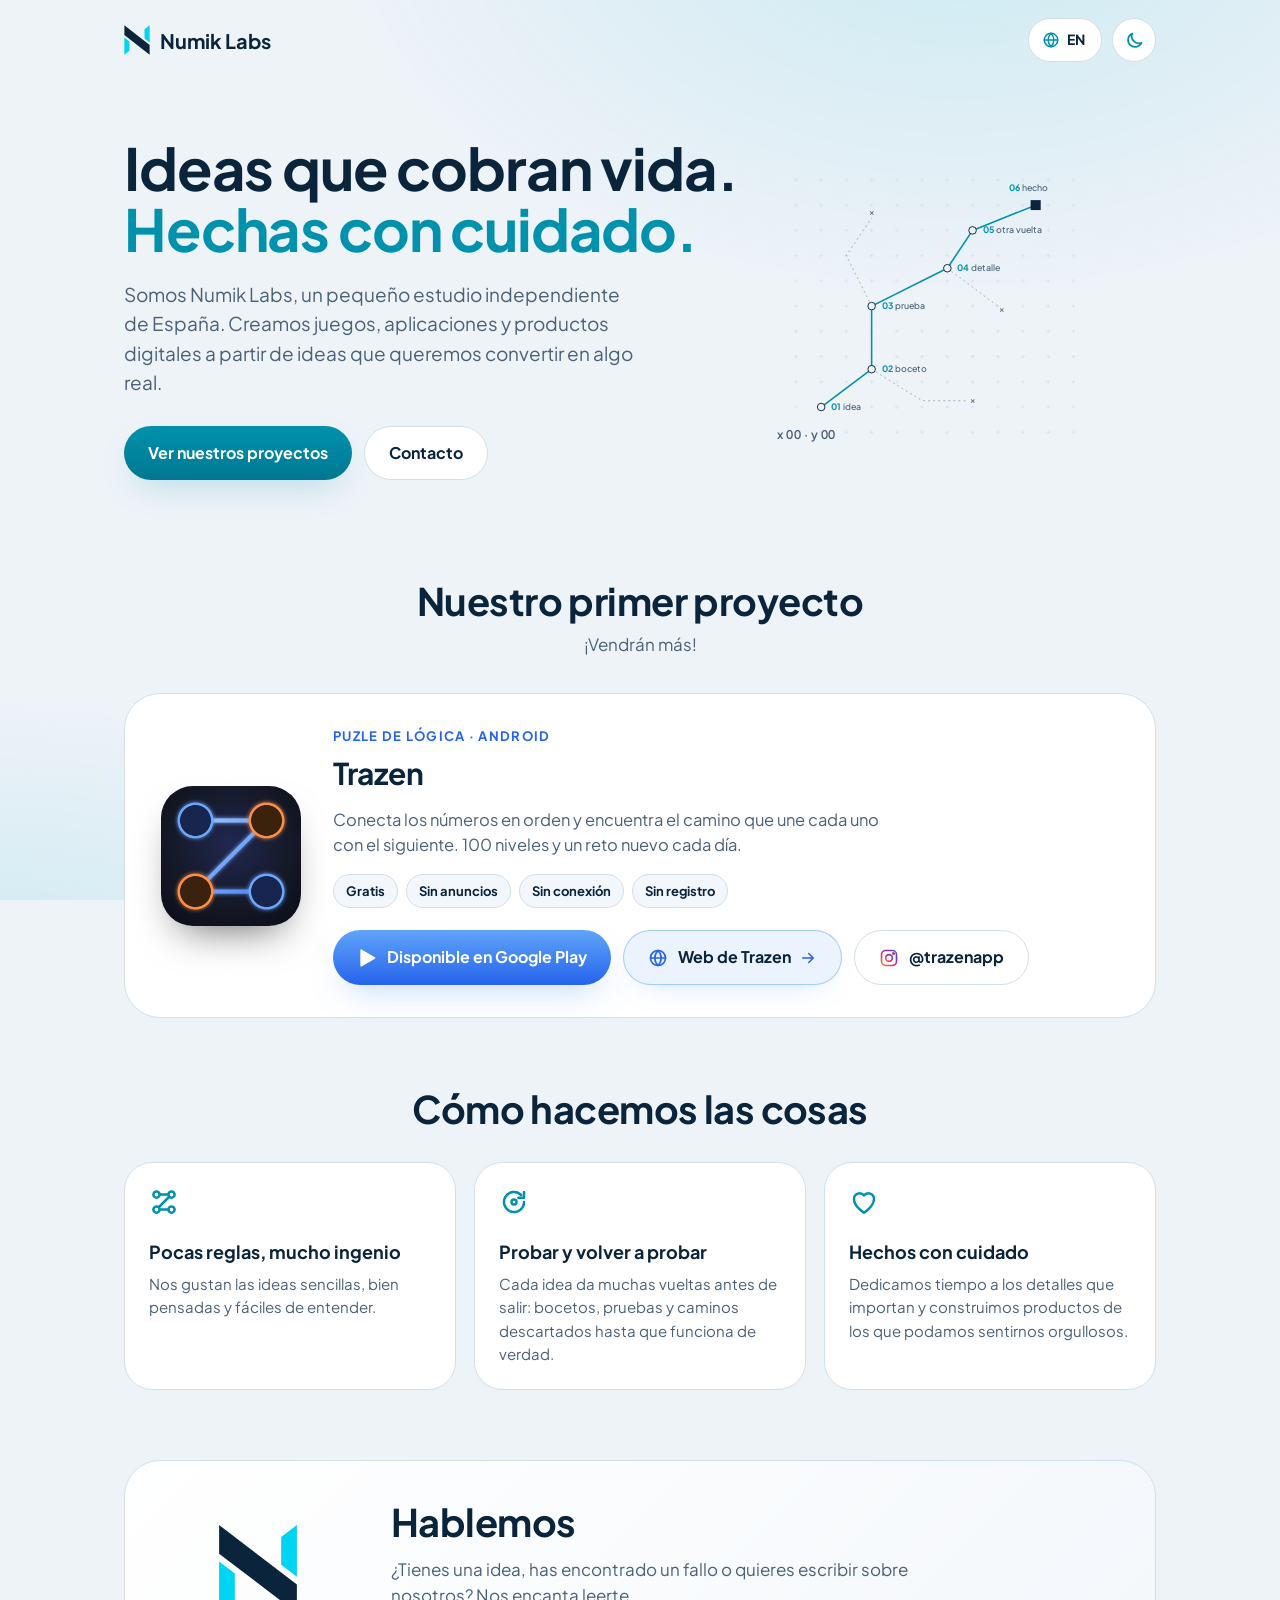
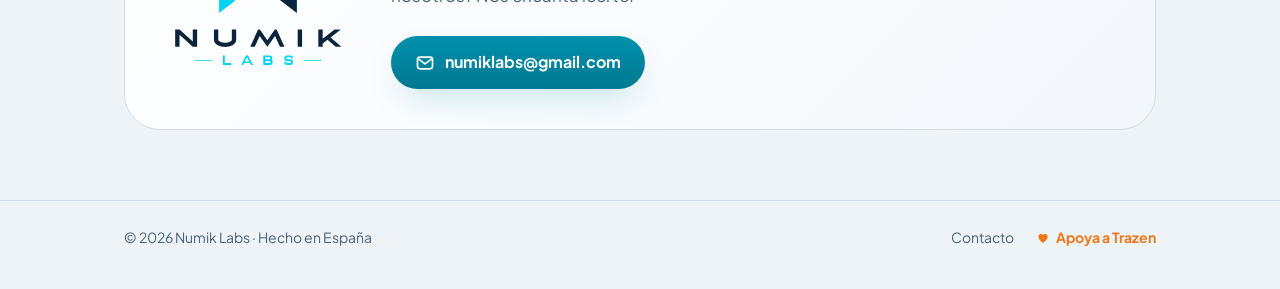
==== commit a312b588: "Portada: Instagram y «Web de Trazen» renovados en la tarjeta de Trazen, «Nuestro primer proyecto» y " ====
--- a/index.html
+++ b/index.html
@@ -82,7 +82,8 @@
     </div>
 
     <section id="juegos">
-      <h2>Nuestros proyectos</h2>
+      <h2>Nuestro primer proyecto</h2>
+      <p class="subtitulo">¡Vendrán más!</p>
       <article class="juego">
         <img class="juego-icono" src="img/trazen-icono.png" alt="Icono de Trazen" width="256" height="256">
         <div class="juego-txt">
@@ -96,12 +97,11 @@
             <a class="btn btn-trazen" href="https://play.google.com/store/apps/details?id=com.trazen.app&amp;referrer=utm_source%3Dnumiklabs%26utm_campaign%3Dweb_estudio" target="_blank" rel="noopener">
               <svg viewBox="0 0 24 24" aria-hidden="true"><use href="#i-play"/></svg>Disponible en Google Play
             </a>
-            <a class="btn btn-secundario" href="trazen/">Web de Trazen</a>
+            <a class="btn btn-trazen-web" href="trazen/"><svg viewBox="0 0 24 24" aria-hidden="true"><use href="#i-globo"/></svg>Web de Trazen<svg class="flecha" viewBox="0 0 24 24" aria-hidden="true"><use href="#i-flecha"/></svg></a>
+            <a class="btn btn-secundario btn-insta" href="https://www.instagram.com/trazenapp/" target="_blank" rel="noopener"><svg viewBox="0 0 24 24" aria-hidden="true"><use href="#i-insta"/></svg>@trazenapp</a>
           </div>
         </div>
       </article>
-      <p class="siguiente">Trazen es nuestro primer proyecto. Una idea que decidimos convertir en realidad y el punto de partida de Numik Labs.</p>
-      <p class="siguiente">Queremos seguir creando: juegos, aplicaciones y cualquier idea que merezca convertirse en algo más que una idea.</p>
     </section>
 
     <section id="estudio">
@@ -124,9 +124,7 @@
         <p>¿Tienes una idea, has encontrado un fallo o quieres escribir sobre nosotros? Nos encanta leerte.</p>
         <div class="botones">
           <a class="btn btn-primario" href="mailto:numiklabs@gmail.com"><svg viewBox="0 0 24 24" aria-hidden="true"><use href="#i-correo"/></svg>numiklabs@gmail.com</a>
-          <a class="btn btn-secundario btn-insta" href="https://www.instagram.com/trazenapp/" target="_blank" rel="noopener"><svg viewBox="0 0 24 24" aria-hidden="true"><use href="#i-insta"/></svg><span>@trazenapp</span></a>
         </div>
-        <p class="apoyo">Si te gusta lo que hacemos, <a href="https://ko-fi.com/numiklabs/" target="_blank" rel="noopener">un café en Ko-fi</a> nos ayuda a seguir creando.</p>
         </div>
       </div>
     </section>
@@ -137,9 +135,8 @@
   <div class="wrap">
     <span>© 2026 Numik Labs · Hecho en España</span>
     <nav>
-      <a href="trazen/privacidad.html">Privacidad de Trazen</a>
       <a href="mailto:numiklabs@gmail.com">Contacto</a>
-      <a href="https://ko-fi.com/numiklabs/" target="_blank" rel="noopener">Ko-fi</a>
+      <a class="apoyo-pie" href="https://ko-fi.com/numiklabs/" target="_blank" rel="noopener"><svg viewBox="0 0 24 24" aria-hidden="true"><use href="#i-mano"/></svg>Apoya a Trazen</a>
     </nav>
   </div>
 </footer>
@@ -149,6 +146,7 @@
   <symbol id="i-sol" viewBox="0 0 24 24"><circle cx="12" cy="12" r="4"/><path d="M12 2v3M12 19v3M2 12h3M19 12h3M4.9 4.9l2.1 2.1M17 17l2.1 2.1M4.9 19.1 7 17M17 7l2.1-2.1"/></symbol>
   <symbol id="i-luna" viewBox="0 0 24 24"><path d="M20 14.5A8 8 0 0 1 9.5 4a8 8 0 1 0 10.5 10.5z"/></symbol>
   <symbol id="i-play" viewBox="0 0 24 24"><path fill="currentColor" stroke="none" d="M4 2.6v18.8a1 1 0 0 0 1.5.87l16-9.4a1 1 0 0 0 0-1.74l-16-9.4A1 1 0 0 0 4 2.6z"/></symbol>
+  <symbol id="i-flecha" viewBox="0 0 24 24"><path d="M5 12h14M13 6l6 6-6 6"/></symbol>
   <symbol id="i-correo" viewBox="0 0 24 24"><rect x="3" y="5" width="18" height="14" rx="3"/><path d="m4 7 8 6 8-6"/></symbol>
   <linearGradient id="igGrad" x1="0" y1="1" x2="1" y2="0"><stop offset="0" stop-color="#f58529"/><stop offset=".4" stop-color="#dd2a7b"/><stop offset=".72" stop-color="#8134af"/><stop offset="1" stop-color="#515bd4"/></linearGradient>
   <symbol id="i-insta" viewBox="0 0 24 24"><rect x="3" y="3" width="18" height="18" rx="5"/><circle cx="12" cy="12" r="4"/><circle cx="17.3" cy="6.7" r="1" fill="currentColor"/></symbol>
--- a/estilo.css
+++ b/estilo.css
@@ -66,13 +66,23 @@
 }
 .btn svg{ width:20px; height:20px; flex:none; }
 .btn:hover{ transform:translateY(-2px); }
-.btn:focus-visible, .btn-tema:focus-visible, .btn-idioma:focus-visible, .marca:focus-visible, footer a:focus-visible, .apoyo a:focus-visible{
+.btn:focus-visible, .btn-tema:focus-visible, .btn-idioma:focus-visible, .marca:focus-visible, footer a:focus-visible{
   outline:3px solid var(--foco); outline-offset:3px;
 }
 .btn-primario{ background:linear-gradient(180deg,var(--cian),var(--cian-2)); color:var(--cian-ink); box-shadow:0 14px 34px -12px var(--glow); }
 .btn-secundario{ background:var(--panel); color:var(--ink); border:1px solid var(--line); }
 .btn-secundario:hover{ border-color:var(--cian); }
 .btn-trazen{ background:linear-gradient(180deg,var(--trazen-a),var(--trazen-b)); color:#fff; box-shadow:0 14px 34px -12px var(--trazen-glow); }
+/* Web de Trazen: compañero del de Google Play, teñido del azul de Trazen, con globo y flecha que avanza */
+.btn-trazen-web{
+  background:color-mix(in srgb, var(--trazen-a) 13%, var(--panel)); color:var(--ink);
+  border:1px solid color-mix(in srgb, var(--trazen-a) 50%, transparent); box-shadow:0 12px 30px -18px var(--trazen-glow);
+}
+.btn-trazen-web svg{ color:var(--trazen-a); }
+[data-theme="light"] .btn-trazen-web svg{ color:var(--trazen-b); }
+.btn-trazen-web .flecha{ width:18px; height:18px; margin-left:-2px; transition:transform .2s; }
+.btn-trazen-web:hover{ border-color:var(--trazen-a); box-shadow:0 14px 34px -12px var(--trazen-glow); }
+.btn-trazen-web:hover .flecha{ transform:translateX(3px); }
 
 /* Hero */
 .hero{ display:grid; grid-template-columns:1.2fr .8fr; gap:40px; align-items:center; padding:40px 0 30px; }
@@ -106,6 +116,7 @@
 section{ padding:70px 0 0; }
 h2{ font-size:clamp(26px,4vw,38px); line-height:1.12; letter-spacing:-.015em; margin:0; font-weight:700; text-align:center; }
 h3{ margin:0; }
+.subtitulo{ text-align:center; color:var(--ink-dim); margin:8px 0 0; font-size:17px; }
 
 /* Juego */
 .juego{
@@ -120,8 +131,6 @@
 .juego .botones{ margin-top:22px; }
 .pildoras{ list-style:none; padding:0; margin:16px 0 0; display:flex; flex-wrap:wrap; gap:8px; }
 .pildoras li{ font-size:13px; font-weight:700; padding:6px 12px; border-radius:999px; background:var(--panel-alt); border:1px solid var(--line); }
-.siguiente{ text-align:center; color:var(--ink-dim); margin:22px auto 0; max-width:640px; }
-.siguiente + .siguiente{ margin-top:8px; }
 
 /* Valores */
 .rejilla{ display:grid; grid-template-columns:repeat(3,1fr); gap:18px; margin-top:32px; }
@@ -141,15 +150,16 @@
 .contacto-cuerpo > p{ color:var(--ink-dim); max-width:520px; margin:12px 0 0; font-size:17px; }
 .contacto .botones{ justify-content:flex-start; }
 .btn-insta svg{ stroke:url(#igGrad); }
-.btn-insta span{ background:linear-gradient(90deg,#f58529,#dd2a7b 45%,#8134af 75%,#515bd4); -webkit-background-clip:text; background-clip:text; color:transparent; }
-.contacto .apoyo{ margin-top:24px; font-size:15px; }
-.apoyo a{ color:var(--cian); font-weight:700; }
 
 footer{ margin-top:70px; border-top:1px solid var(--line); padding:26px 0 40px; color:var(--ink-dim); font-size:14px; }
 footer .wrap{ display:flex; flex-wrap:wrap; justify-content:space-between; gap:12px 24px; }
 footer nav{ display:flex; gap:22px; flex-wrap:wrap; }
 footer a{ text-decoration:none; }
 footer a:hover{ color:var(--ink); text-decoration:underline; }
+/* Apoyo (Ko-fi): solo en el pie, discreto y en el naranja cálido de «Apoya a Trazen» de la app */
+footer a.apoyo-pie{ display:inline-flex; align-items:center; gap:6px; color:#ff8f45; font-weight:700; }
+[data-theme="light"] footer a.apoyo-pie{ color:#f0761a; }
+footer .apoyo-pie svg{ width:14px; height:14px; fill:currentColor; stroke:none; }
 
 @media (max-width:820px){
   .hero{ grid-template-columns:1fr; text-align:center; padding-top:16px; }
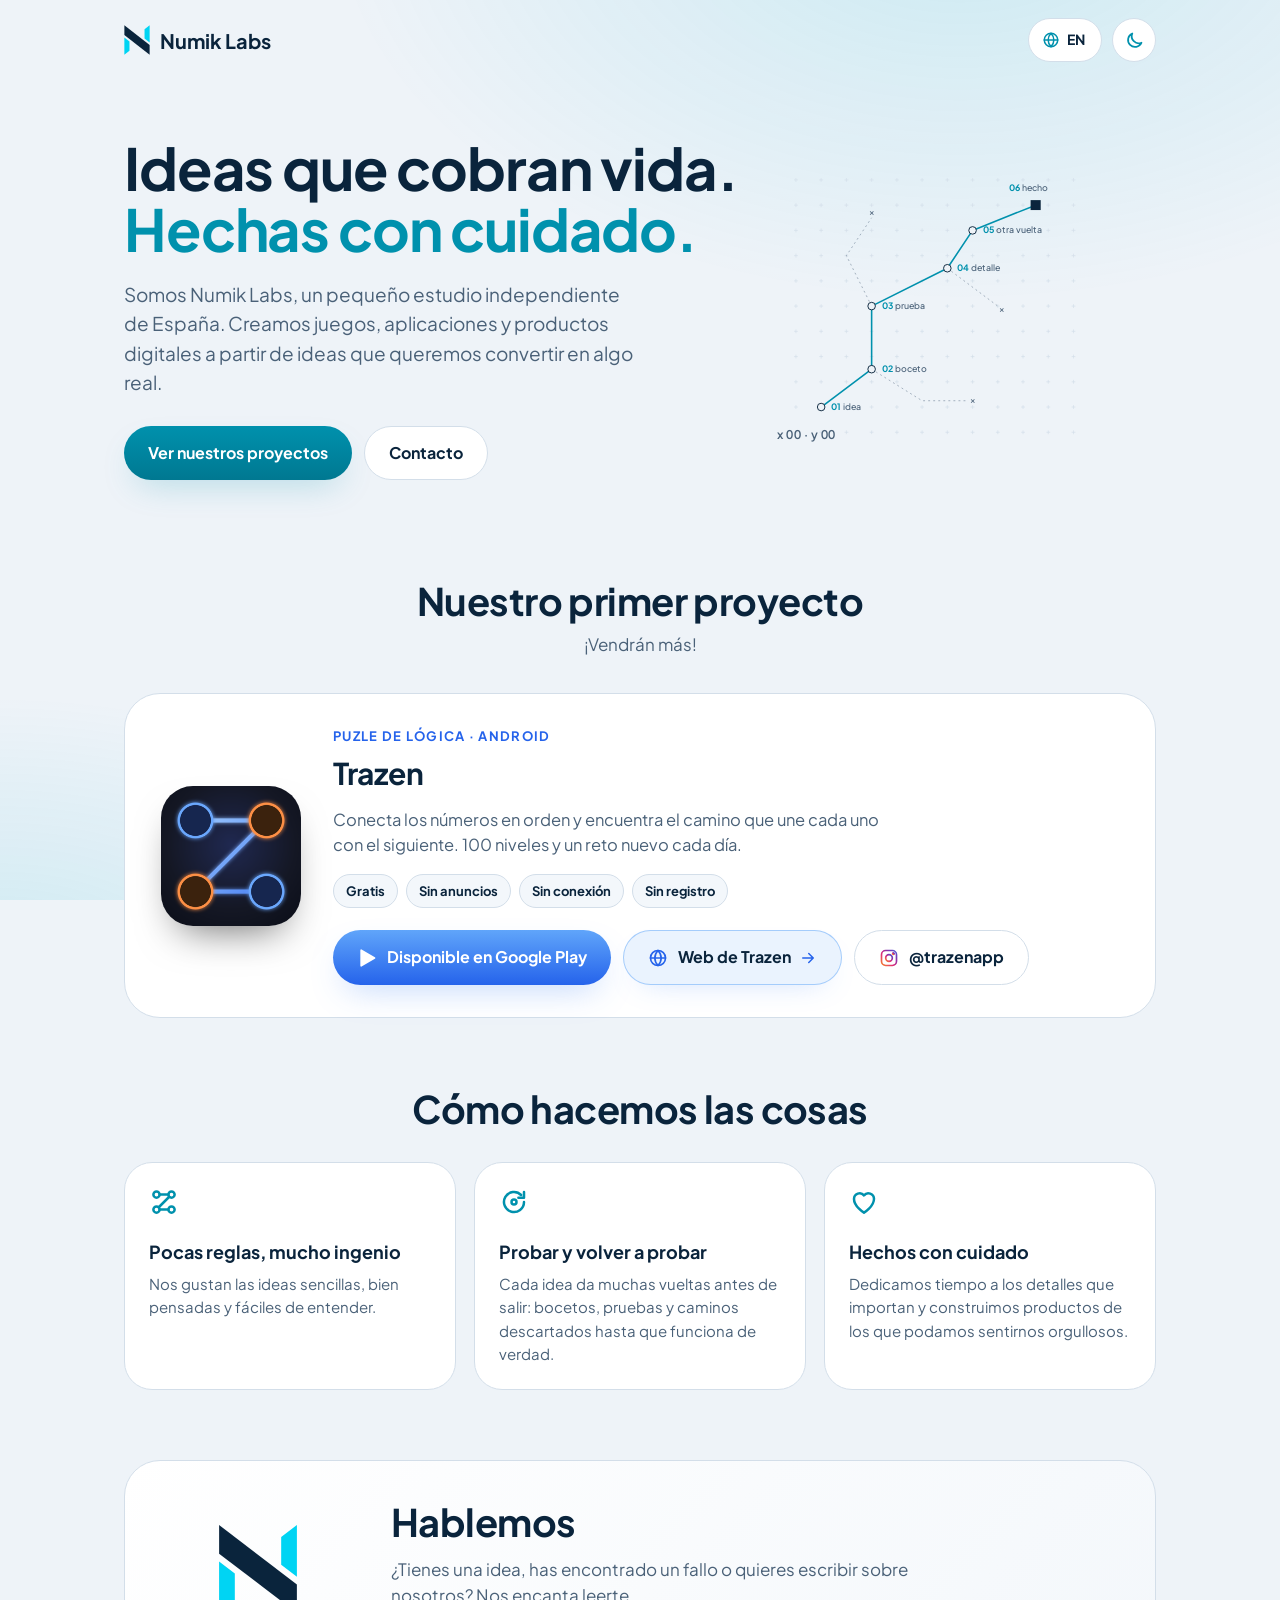
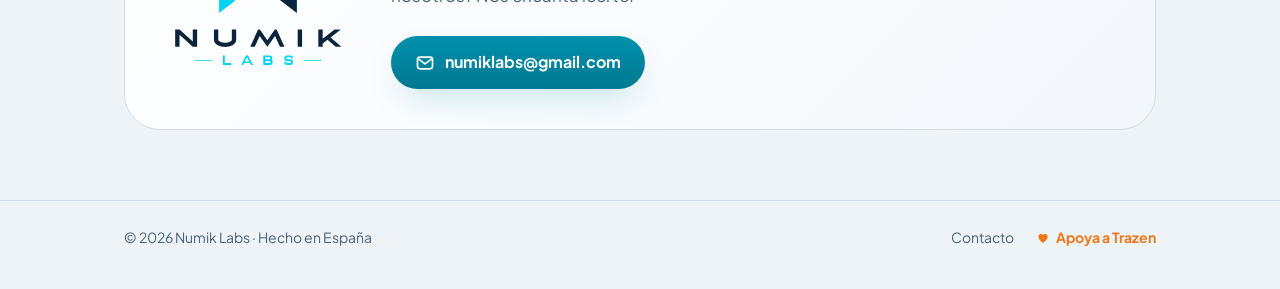
==== commit f3f36099: "Trazen: capturas nuevas y SEO (título, H1, canonical, datos estructurados); sitemap con lastmod" ====
--- a/index.html
+++ b/index.html
@@ -15,6 +15,20 @@
     document.documentElement.setAttribute('data-theme', t);
     document.querySelector('meta[name="theme-color"]').setAttribute('content', t === 'light' ? '#eef3f8' : '#071a2b');
   })();
+</script>
+<script type="application/ld+json">
+{
+  "@context": "https://schema.org",
+  "@type": "Organization",
+  "name": "Numik Labs",
+  "url": "https://numiklabs.github.io/",
+  "logo": "https://numiklabs.github.io/img/numik-labs-logo-dark.svg",
+  "email": "numiklabs@gmail.com",
+  "description": "Pequeño estudio independiente de España. Juegos, aplicaciones y productos digitales.",
+  "sameAs": [
+    "https://www.instagram.com/trazenapp/"
+  ]
+}
 </script>
 <link rel="canonical" href="https://numiklabs.github.io/">
 <meta property="og:type" content="website">
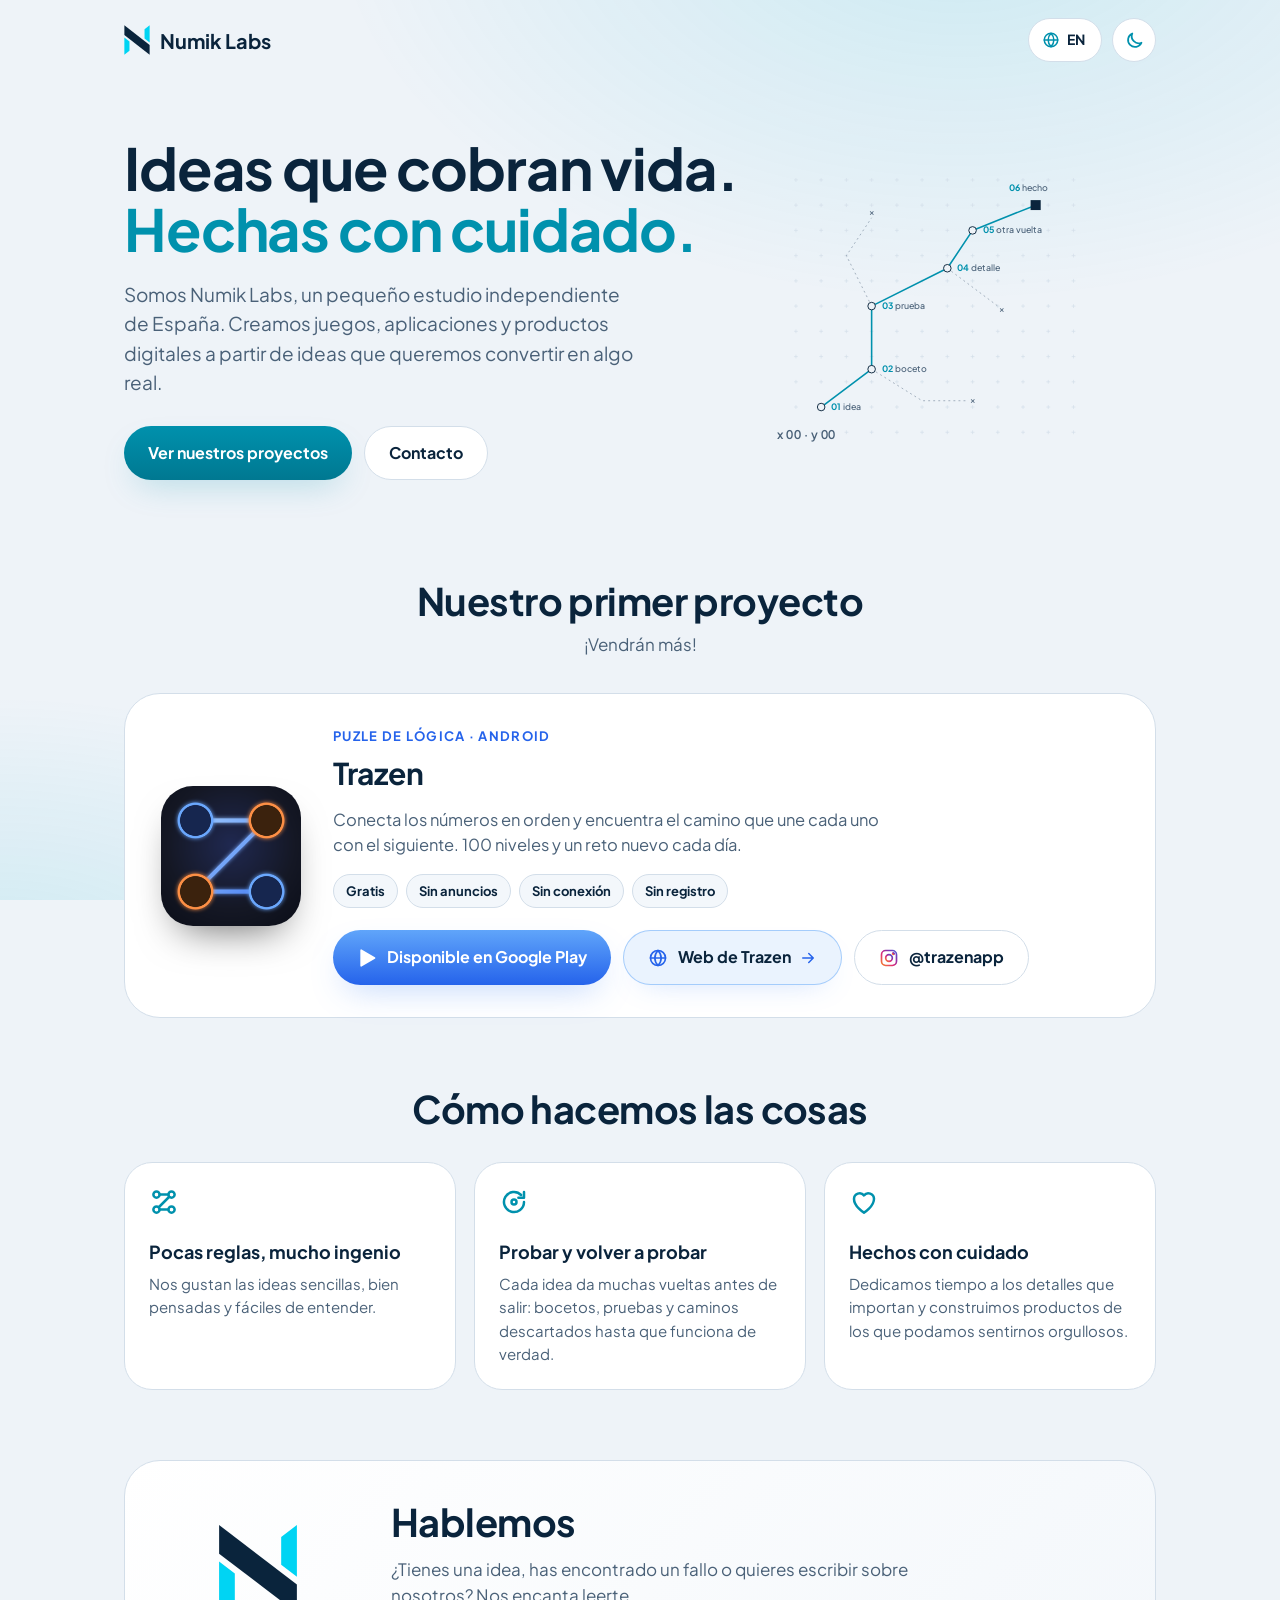
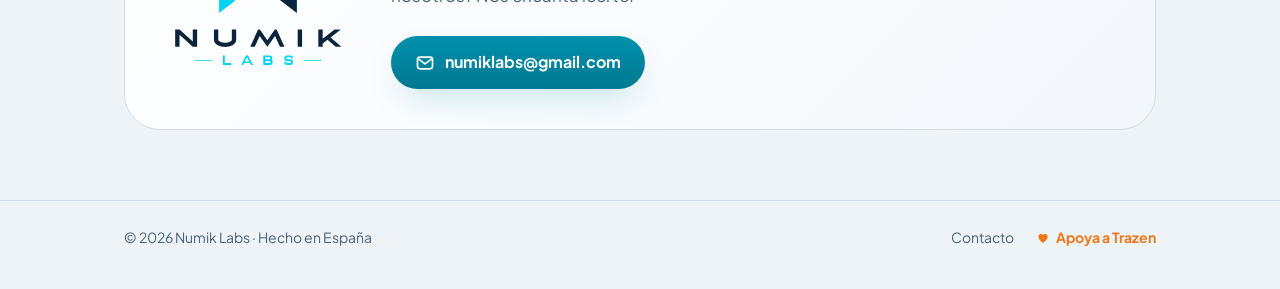
==== commit cb756e97: "Verificación de Google Search Console (Numik Labs y Trazen) Co-Authored-By: Claude Sonnet 5.5 <norep" ====
--- a/index.html
+++ b/index.html
@@ -4,6 +4,7 @@
 <meta charset="utf-8">
 <meta name="viewport" content="width=device-width, initial-scale=1">
 <title>Numik Labs — ideas que cobran vida</title>
+<meta name="google-site-verification" content="YTAqzm_UCq2DKnCGZSrB8csNjaYLFjNkWI953oJn6No" />
 <meta name="description" content="Numik Labs es un pequeño estudio independiente de España. Creamos juegos, aplicaciones y productos digitales, como Trazen.">
 <meta name="theme-color" content="#071a2b">
 <script>
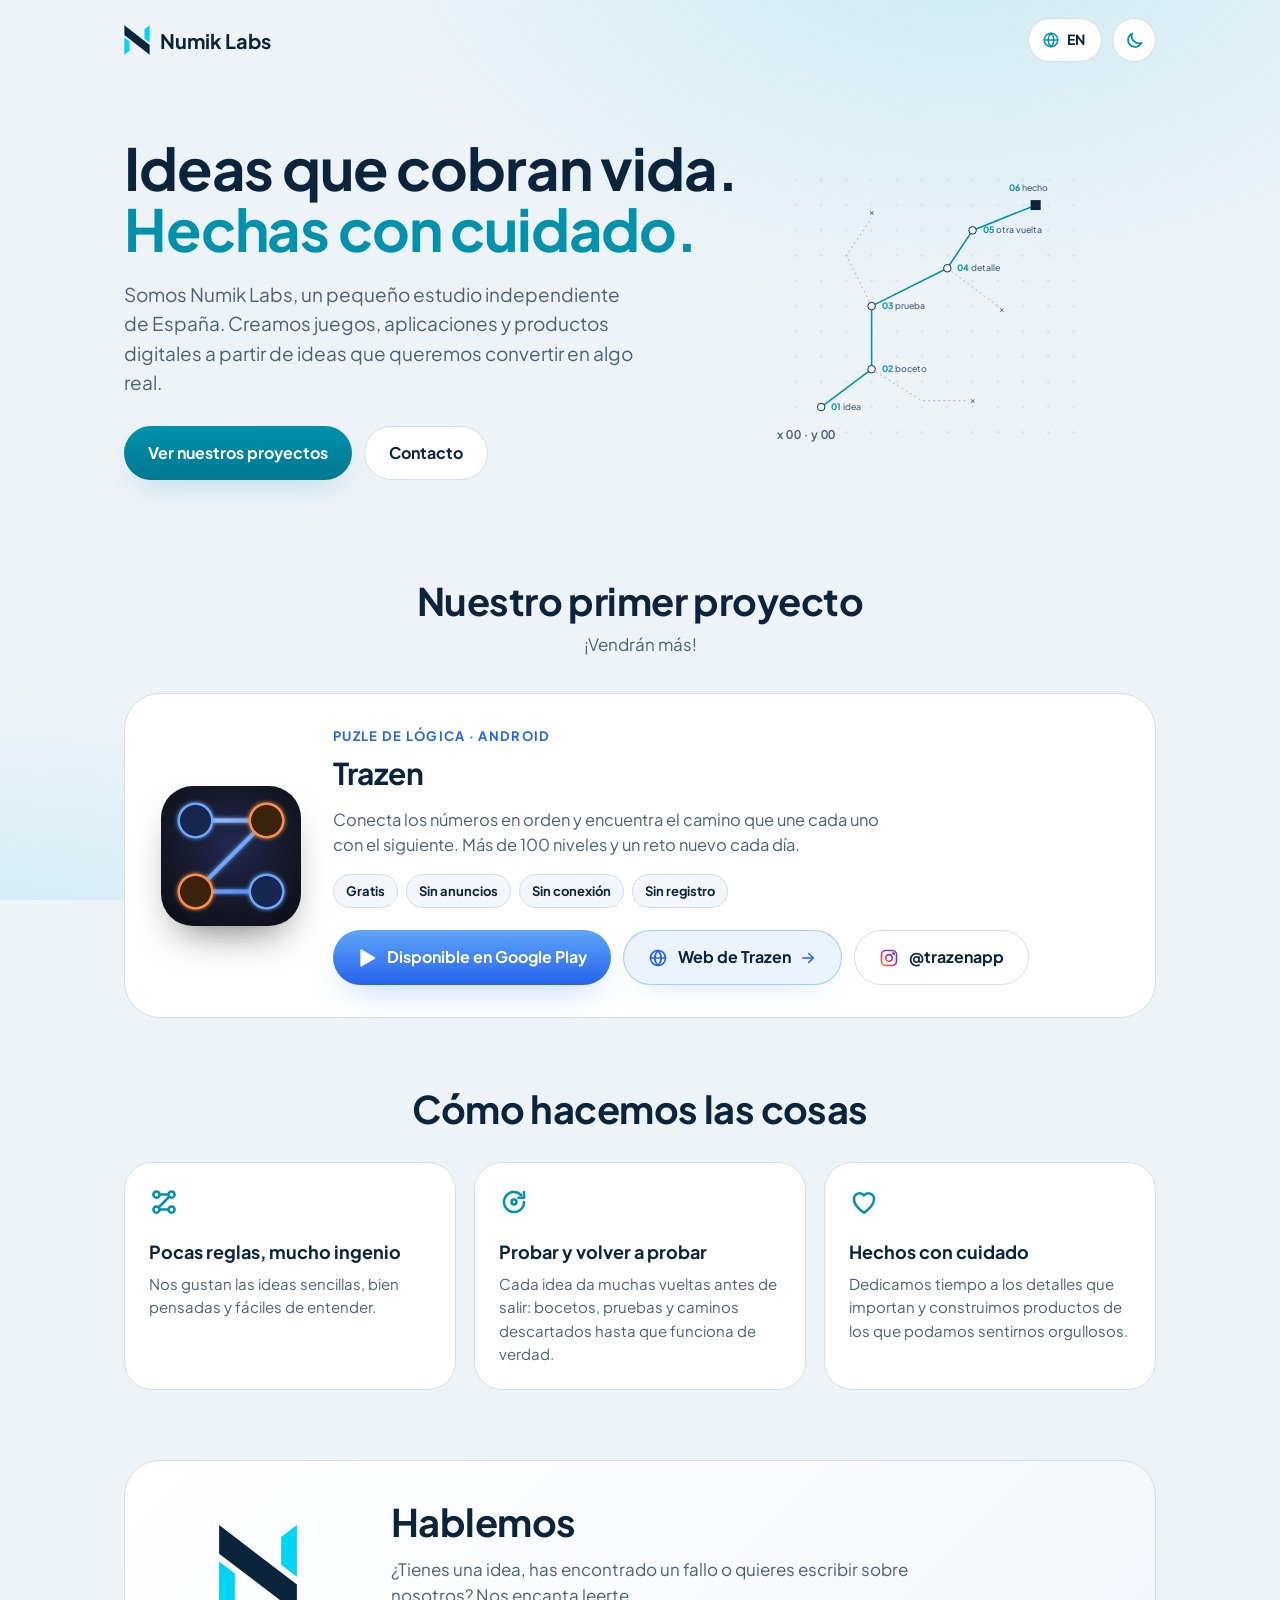
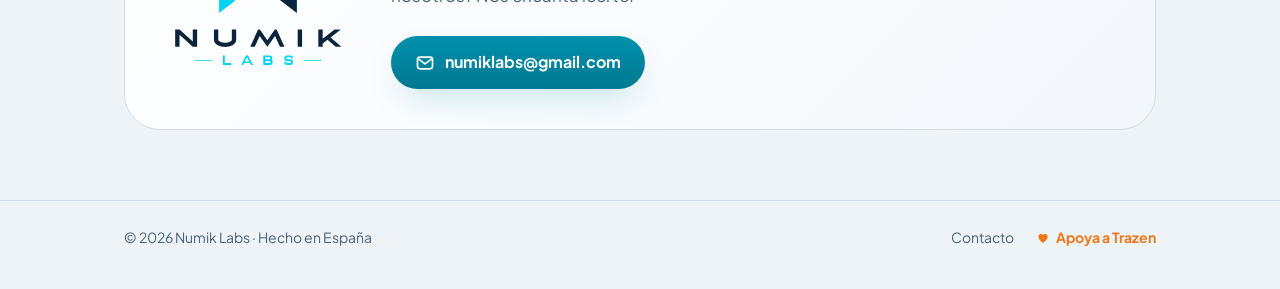
==== commit f6f6ad02: "Numik Labs: Trazen con más de 100 niveles (ES/EN) Co-Authored-By: Claude Sonnet 5.5 <noreply@anthrop" ====
--- a/index.html
+++ b/index.html
@@ -104,7 +104,7 @@
         <div class="juego-txt">
           <p class="juego-tipo">Puzle de lógica · Android</p>
           <h3>Trazen</h3>
-          <p>Conecta los números en orden y encuentra el camino que une cada uno con el siguiente. 100 niveles y un reto nuevo cada día.</p>
+          <p>Conecta los números en orden y encuentra el camino que une cada uno con el siguiente. Más de 100 niveles y un reto nuevo cada día.</p>
           <ul class="pildoras">
             <li>Gratis</li><li>Sin anuncios</li><li>Sin conexión</li><li>Sin registro</li>
           </ul>
